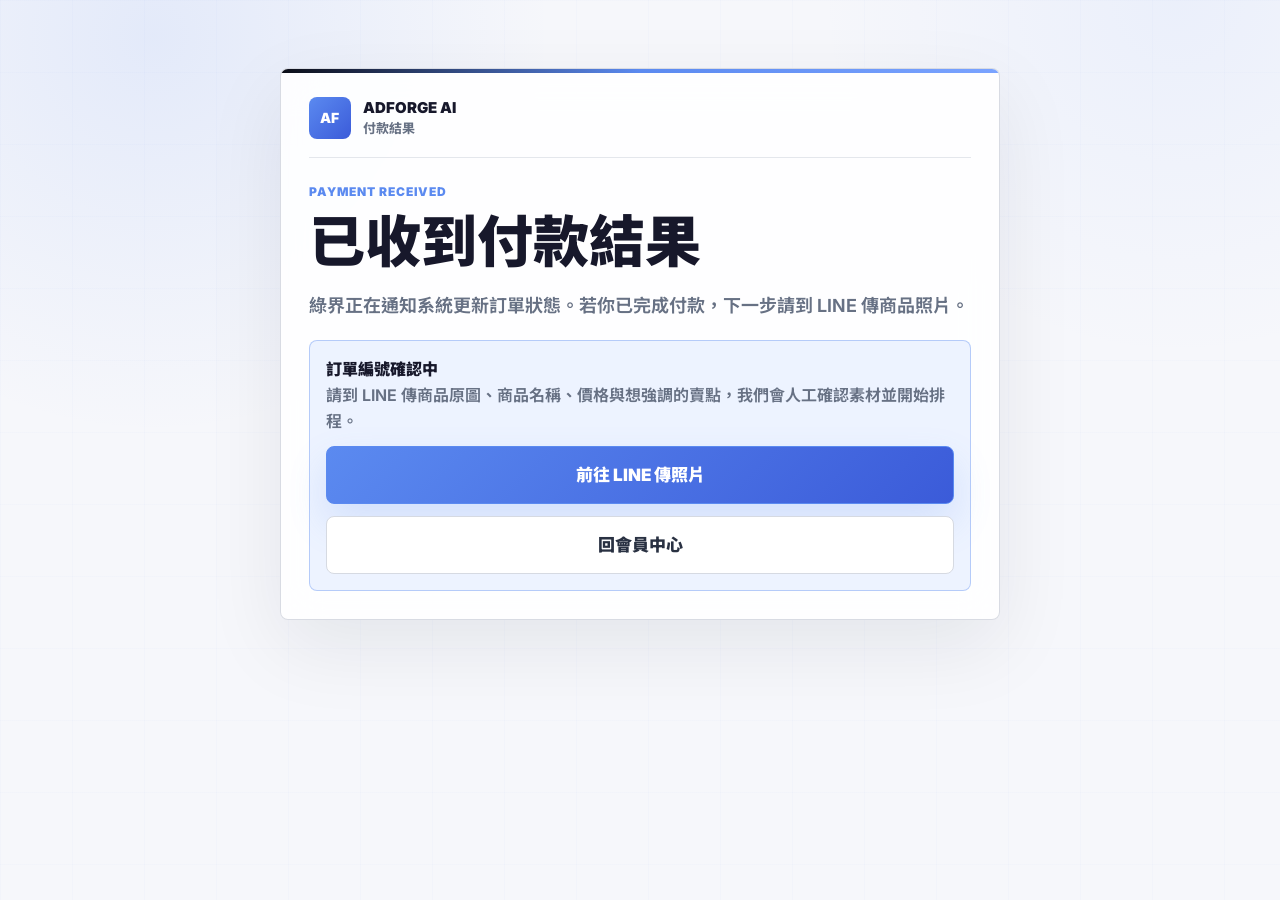
==== payment/callback/index.html @ 501af128 "串接綠界付款測試流程" ====
<!DOCTYPE html>
<html lang="zh-Hant">
<head>
  <meta charset="UTF-8">
  <meta name="viewport" content="width=device-width, initial-scale=1.0">
  <title>付款完成｜ADFORGE AI</title>
  <meta name="robots" content="noindex,follow">
  <link rel="icon" href="../../assets/adforge-logo-mark.png">
  <link rel="preconnect" href="https://fonts.googleapis.com">
  <link rel="preconnect" href="https://fonts.gstatic.com" crossorigin>
  <link href="https://fonts.googleapis.com/css2?family=Inter:wght@500;600;700;800;900&family=Noto+Sans+TC:wght@400;500;700;800;900&display=swap" rel="stylesheet">
  <script async src="https://www.googletagmanager.com/gtag/js?id=G-XXXXXXXXXX"></script>
  <script>
    window.dataLayer = window.dataLayer || [];
    function gtag(){dataLayer.push(arguments);}
    gtag('js', new Date());
    gtag('config', 'G-XXXXXXXXXX');
  </script>
  <link rel="stylesheet" href="../../css/shared.css">
</head>
<body class="app-body">
  <main class="app-main">
    <section class="app-hero">
      <div class="container">
        <div class="auth-card" style="max-width: 720px; margin: 0 auto;">
          <div class="auth-card-head">
            <span class="auth-mark">AF</span>
            <div>
              <strong>ADFORGE AI</strong>
              <small>付款結果</small>
            </div>
          </div>
          <p class="auth-label">Payment Received</p>
          <h1 style="font-size:clamp(32px,5vw,56px);line-height:1.05;margin:0 0 18px;">已收到付款結果</h1>
          <p id="payment-message" style="color:var(--muted);font-size:18px;line-height:1.8;">綠界正在通知系統更新訂單狀態。若你已完成付款，下一步請到 LINE 傳商品照片。</p>
          <div class="next-step-card" style="display:block;">
            <strong id="order-no">訂單編號確認中</strong>
            <p>請到 LINE 傳商品原圖、商品名稱、價格與想強調的賣點，我們會人工確認素材並開始排程。</p>
            <a class="button button-primary app-button" href="https://page.line.me/ndb3949k" target="_blank" rel="noopener noreferrer">前往 LINE 傳照片</a>
            <a class="button button-secondary app-button" href="../../app.html">回會員中心</a>
          </div>
        </div>
      </div>
    </section>
  </main>
  <script src="../../assets/analytics.js"></script>
  <script>
    const params = new URLSearchParams(window.location.search);
    const orderNo = params.get("order_no") || params.get("MerchantTradeNo") || "";
    const amount = Number(params.get("amount") || params.get("TradeAmt") || 0);
    if (orderNo) document.querySelector("#order-no").textContent = `訂單 ${orderNo}`;
    if (typeof window.adforgeTrack === "function") {
      window.adforgeTrack("payment_success", {
        order_no: orderNo || "unknown",
        value: amount,
        currency: "TWD"
      });
    }
    if (typeof window.fbq === "function") {
      window.fbq("track", "Purchase", {
        value: amount,
        currency: "TWD"
      });
    }
  </script>
</body>
</html>
---- css/shared.css ----
/* Shared stylesheet entrypoint for ADFORGE static pages.
   The existing page styles are kept behind one stable URL while the site
   migrates from separate page CSS files into a single design system. */
@import url("../styles.css");
@import url("../tools-styles.css");
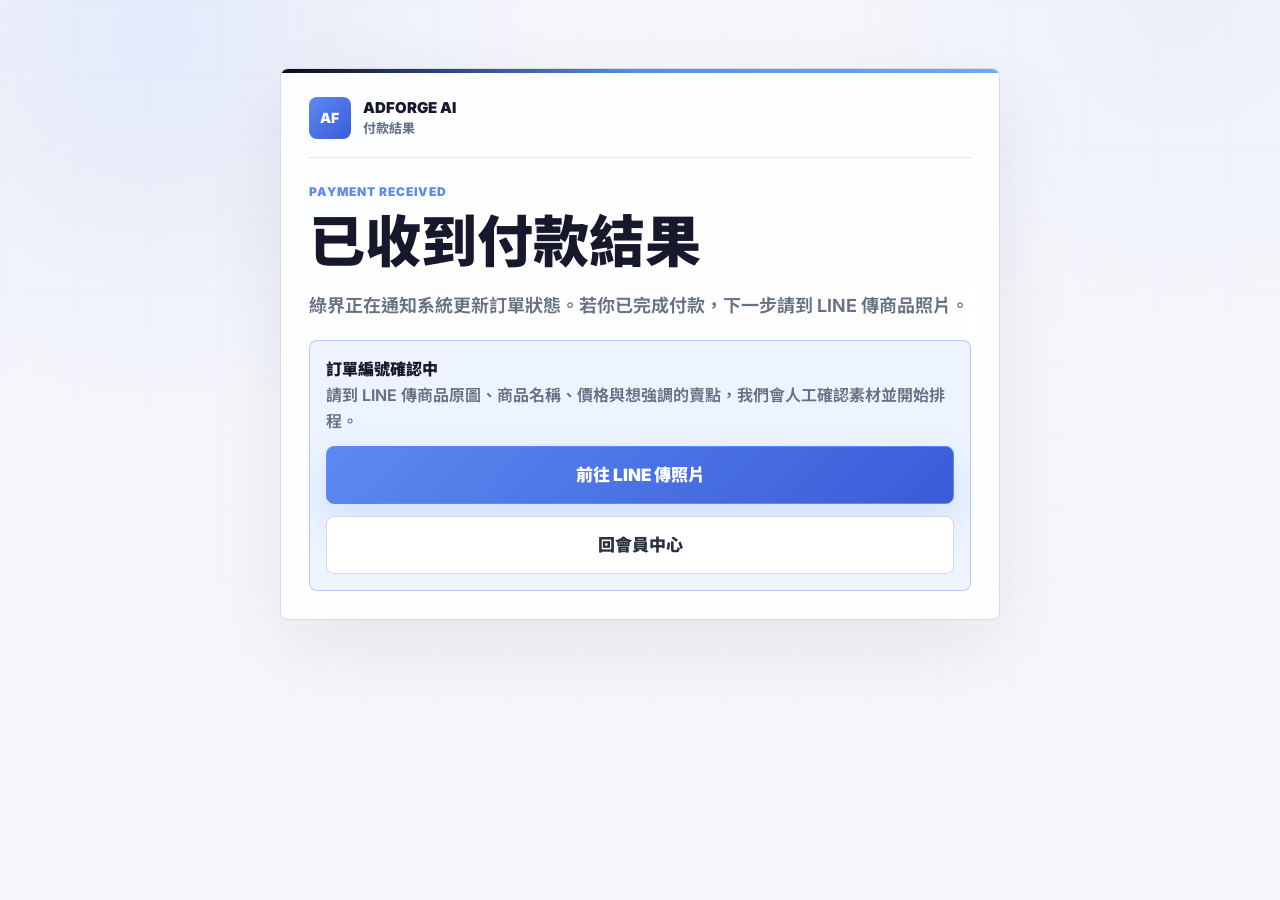
==== commit 48a2ee42: "換上 GA4 正式追蹤 ID" ====
--- a/payment/callback/index.html
+++ b/payment/callback/index.html
@@ -9,12 +9,12 @@
   <link rel="preconnect" href="https://fonts.googleapis.com">
   <link rel="preconnect" href="https://fonts.gstatic.com" crossorigin>
   <link href="https://fonts.googleapis.com/css2?family=Inter:wght@500;600;700;800;900&family=Noto+Sans+TC:wght@400;500;700;800;900&display=swap" rel="stylesheet">
-  <script async src="https://www.googletagmanager.com/gtag/js?id=G-XXXXXXXXXX"></script>
+  <script async src="https://www.googletagmanager.com/gtag/js?id=G-HX5JWFTK45"></script>
   <script>
     window.dataLayer = window.dataLayer || [];
     function gtag(){dataLayer.push(arguments);}
     gtag('js', new Date());
-    gtag('config', 'G-XXXXXXXXXX');
+    gtag('config', 'G-HX5JWFTK45');
   </script>
   <link rel="stylesheet" href="../../css/shared.css">
 </head>
